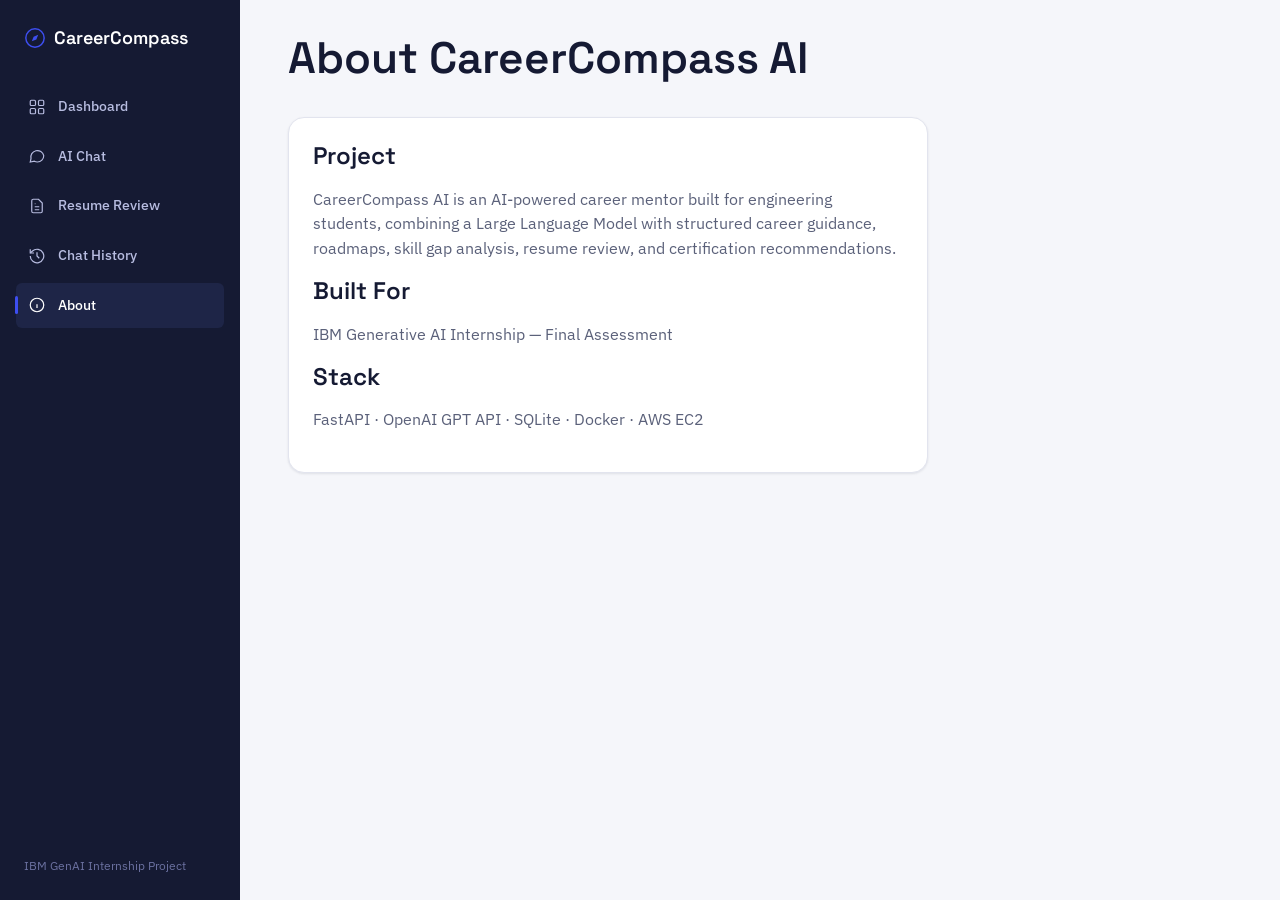
==== frontend/pages/about.html @ e5c2b529 "Initial commit" ====
<!DOCTYPE html>
<html lang="en">
<head>
  <meta charset="UTF-8" />
  <meta name="viewport" content="width=device-width, initial-scale=1.0" />
  <title>About — CareerCompass AI</title>
  <link rel="preconnect" href="https://fonts.googleapis.com">
  <link href="https://fonts.googleapis.com/css2?family=Space+Grotesk:wght@500;600;700&family=IBM+Plex+Sans:wght@400;500;600&family=IBM+Plex+Mono:wght@400;500&display=swap" rel="stylesheet">
  <link rel="stylesheet" href="../css/variables.css" />
  <link rel="stylesheet" href="../css/base.css" />
  <link rel="stylesheet" href="../css/components.css" />
</head>
<body data-page="about">

  <div class="app-shell">
    <div id="sidebar-slot"></div>

    <main class="app-main">
      <div class="page-header">
        <h1>About CareerCompass AI</h1>
      </div>

      <div class="card" style="max-width: 640px;">
        <h3>Project</h3>
        <p>
          CareerCompass AI is an AI-powered career mentor built for engineering students,
          combining a Large Language Model with structured career guidance, roadmaps,
          skill gap analysis, resume review, and certification recommendations.
        </p>
        <h3>Built For</h3>
        <p>IBM Generative AI Internship — Final Assessment</p>
        <h3>Stack</h3>
        <p>FastAPI · OpenAI GPT API · SQLite · Docker · AWS EC2</p>
      </div>
    </main>
  </div>

  <script src="../js/load-partials.js"></script>
</body>
</html>
---- frontend/css/variables.css ----
/*
  CareerCompass AI — Design Tokens
  Single source of truth for color, type, and spacing.
  No other stylesheet should hardcode a raw hex value or font name.
*/

:root {
  /* Color */
  --color-primary: #3D4EF0;
  --color-primary-hover: #2F3FD1;
  --color-navy: #151A33;
  --color-navy-soft: #1E2547;
  --color-bg: #F5F6FA;
  --color-surface: #FFFFFF;
  --color-ink: #171B2E;
  --color-slate: #5B617A;
  --color-border: #E2E4EE;
  --color-success: #1FA971;
  --color-success-bg: #E8F7F0;
  --color-warning: #DB9A2C;
  --color-warning-bg: #FCF2E1;

  /* Typography */
  --font-display: "Space Grotesk", sans-serif;
  --font-body: "IBM Plex Sans", sans-serif;
  --font-mono: "IBM Plex Mono", monospace;

  --text-xs: 0.75rem;
  --text-sm: 0.875rem;
  --text-base: 1rem;
  --text-lg: 1.125rem;
  --text-xl: 1.5rem;
  --text-2xl: 2rem;
  --text-3xl: 2.75rem;

  /* Spacing scale (4px base) */
  --space-1: 0.25rem;
  --space-2: 0.5rem;
  --space-3: 0.75rem;
  --space-4: 1rem;
  --space-6: 1.5rem;
  --space-8: 2rem;
  --space-12: 3rem;
  --space-16: 4rem;

  /* Layout */
  --sidebar-width: 240px;
  --radius-sm: 6px;
  --radius-md: 10px;
  --radius-lg: 16px;
  --shadow-card: 0 1px 3px rgba(21, 26, 51, 0.06), 0 1px 2px rgba(21, 26, 51, 0.04);
}
---- frontend/css/base.css ----
/* CareerCompass AI — Base styles: resets, typography, accessibility floor */

*,
*::before,
*::after {
  box-sizing: border-box;
}

html {
  -webkit-font-smoothing: antialiased;
}

body {
  margin: 0;
  font-family: var(--font-body);
  font-size: var(--text-base);
  color: var(--color-ink);
  background: var(--color-bg);
  line-height: 1.55;
}

h1, h2, h3, h4 {
  font-family: var(--font-display);
  font-weight: 600;
  line-height: 1.2;
  margin: 0 0 var(--space-4);
  color: var(--color-navy);
}

h1 { font-size: var(--text-3xl); }
h2 { font-size: var(--text-2xl); }
h3 { font-size: var(--text-xl); }

p { margin: 0 0 var(--space-4); color: var(--color-slate); }

a {
  color: var(--color-primary);
  text-decoration: none;
}
a:hover { text-decoration: underline; }

ul { margin: 0; padding: 0; list-style: none; }

button, input, textarea, select {
  font-family: inherit;
  font-size: inherit;
}

/* Visible keyboard focus everywhere — never remove this without a replacement */
:focus-visible {
  outline: 2px solid var(--color-primary);
  outline-offset: 2px;
}

/* Respect reduced-motion preference */
@media (prefers-reduced-motion: reduce) {
  *, *::before, *::after {
    animation-duration: 0.01ms !important;
    animation-iteration-count: 1 !important;
    transition-duration: 0.01ms !important;
  }
}

.container {
  max-width: 1080px;
  margin: 0 auto;
  padding: 0 var(--space-6);
}
---- frontend/css/components.css ----
/* CareerCompass AI — Reusable components */

/* --- Buttons --- */
.btn {
  display: inline-flex;
  align-items: center;
  justify-content: center;
  gap: var(--space-2);
  padding: var(--space-3) var(--space-6);
  border-radius: var(--radius-md);
  font-weight: 600;
  font-size: var(--text-sm);
  border: 1px solid transparent;
  cursor: pointer;
  transition: background-color 0.15s ease, border-color 0.15s ease;
}

.btn-primary {
  background: var(--color-primary);
  color: #fff;
}
.btn-primary:hover { background: var(--color-primary-hover); text-decoration: none; }

.btn-secondary {
  background: var(--color-surface);
  color: var(--color-navy);
  border-color: var(--color-border);
}
.btn-secondary:hover { border-color: var(--color-primary); text-decoration: none; }

/* --- Card --- */
.card {
  background: var(--color-surface);
  border: 1px solid var(--color-border);
  border-radius: var(--radius-lg);
  box-shadow: var(--shadow-card);
  padding: var(--space-6);
}

/* --- Badge (used for skills: "have" vs "gap", certifications) --- */
.badge {
  display: inline-flex;
  align-items: center;
  gap: var(--space-1);
  font-family: var(--font-mono);
  font-size: var(--text-xs);
  padding: var(--space-1) var(--space-3);
  border-radius: 999px;
}
.badge-success { background: var(--color-success-bg); color: var(--color-success); }
.badge-warning { background: var(--color-warning-bg); color: var(--color-warning); }

/* --- Form fields --- */
.field { margin-bottom: var(--space-4); }
.field label {
  display: block;
  font-size: var(--text-sm);
  font-weight: 600;
  color: var(--color-navy);
  margin-bottom: var(--space-2);
}
.field input,
.field select,
.field textarea {
  width: 100%;
  padding: var(--space-3);
  border: 1px solid var(--color-border);
  border-radius: var(--radius-sm);
  background: var(--color-surface);
  color: var(--color-ink);
}
.field input:focus,
.field select:focus,
.field textarea:focus {
  border-color: var(--color-primary);
}
.field textarea { min-height: 160px; resize: vertical; }

/* --- Sidebar navigation (app shell) --- */
.sidebar {
  width: var(--sidebar-width);
  background: var(--color-navy);
  color: #fff;
  height: 100vh;
  position: sticky;
  top: 0;
  display: flex;
  flex-direction: column;
  padding: var(--space-6) var(--space-4);
}

.sidebar-brand {
  display: flex;
  align-items: center;
  gap: var(--space-2);
  font-family: var(--font-display);
  font-weight: 600;
  font-size: var(--text-lg);
  color: #fff;
  margin-bottom: var(--space-8);
  padding: 0 var(--space-2);
}
.sidebar-brand svg { flex-shrink: 0; }

.sidebar-nav a {
  display: flex;
  align-items: center;
  gap: var(--space-3);
  padding: var(--space-3) var(--space-3);
  border-radius: var(--radius-sm);
  color: #B7BCE0;
  font-size: var(--text-sm);
  font-weight: 500;
  margin-bottom: var(--space-1);
  position: relative;
}
.sidebar-nav a:hover {
  background: var(--color-navy-soft);
  color: #fff;
  text-decoration: none;
}

/* Signature: active nav item gets a compass-needle indicator, not a generic bar */
.sidebar-nav a.active {
  background: var(--color-navy-soft);
  color: #fff;
}
.sidebar-nav a.active::before {
  content: "";
  position: absolute;
  left: -1px;
  width: 3px;
  height: 18px;
  background: var(--color-primary);
  border-radius: 2px;
}
.sidebar-nav .nav-icon {
  width: 18px;
  height: 18px;
  flex-shrink: 0;
}

.sidebar-footer {
  margin-top: auto;
  font-size: var(--text-xs);
  color: #6B71A0;
  padding: 0 var(--space-2);
}

/* --- Status messages (loading/error/success feedback from API calls) --- */
.status-message {
  padding: var(--space-3) var(--space-4);
  border-radius: var(--radius-sm);
  font-size: var(--text-sm);
  margin-top: var(--space-3);
}
.status-error { background: var(--color-warning-bg); color: #A15A0A; }
.status-success { background: var(--color-success-bg); color: var(--color-success); }
.status-message[hidden] { display: none; }

.spinner {
  display: inline-block;
  width: 14px;
  height: 14px;
  border: 2px solid rgba(255, 255, 255, 0.4);
  border-top-color: #fff;
  border-radius: 50%;
  animation: spin 0.7s linear infinite;
}
@keyframes spin { to { transform: rotate(360deg); } }

.empty-state {
  color: var(--color-slate);
  font-size: var(--text-sm);
  text-align: center;
  padding: var(--space-8) 0;
}

/* --- App shell layout --- */
.app-shell {
  display: flex;
  min-height: 100vh;
}
.app-main {
  flex: 1;
  padding: var(--space-8) var(--space-12);
}
.page-header {
  margin-bottom: var(--space-8);
}
.page-header p { margin: 0; }
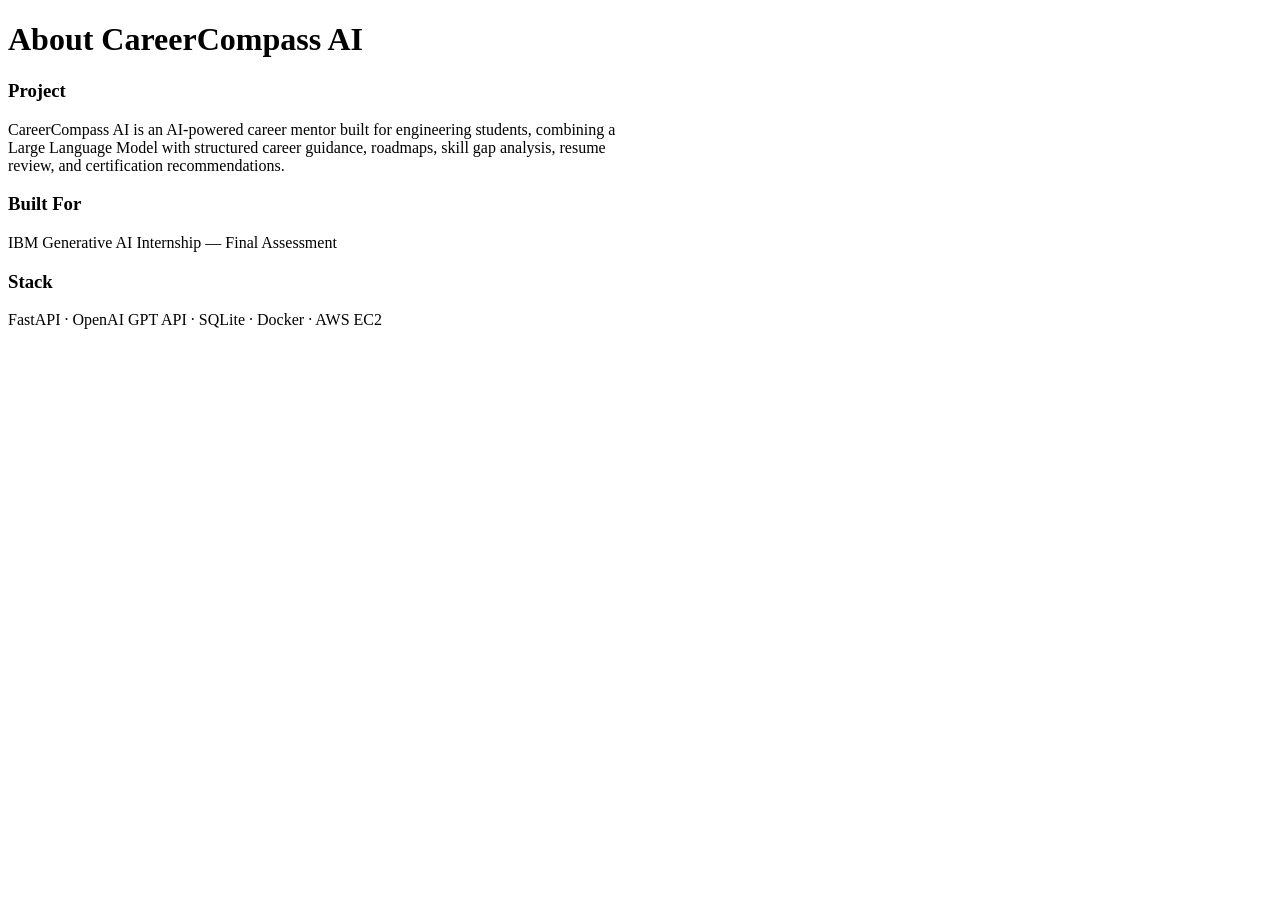
==== commit 0e1e03c6: "Fix static asset paths for Render" ====
--- a/frontend/pages/about.html
+++ b/frontend/pages/about.html
@@ -6,9 +6,9 @@
   <title>About — CareerCompass AI</title>
   <link rel="preconnect" href="https://fonts.googleapis.com">
   <link href="https://fonts.googleapis.com/css2?family=Space+Grotesk:wght@500;600;700&family=IBM+Plex+Sans:wght@400;500;600&family=IBM+Plex+Mono:wght@400;500&display=swap" rel="stylesheet">
-  <link rel="stylesheet" href="../css/variables.css" />
-  <link rel="stylesheet" href="../css/base.css" />
-  <link rel="stylesheet" href="../css/components.css" />
+<link rel="stylesheet" href="/static/css/variables.css" />
+<link rel="stylesheet" href="/static/css/base.css" />
+<link rel="stylesheet" href="/static/css/components.css" />
 </head>
 <body data-page="about">
 
@@ -35,6 +35,6 @@
     </main>
   </div>
 
-  <script src="../js/load-partials.js"></script>
+  <script src="/static/js/load-partials.js"></script>
 </body>
 </html>
